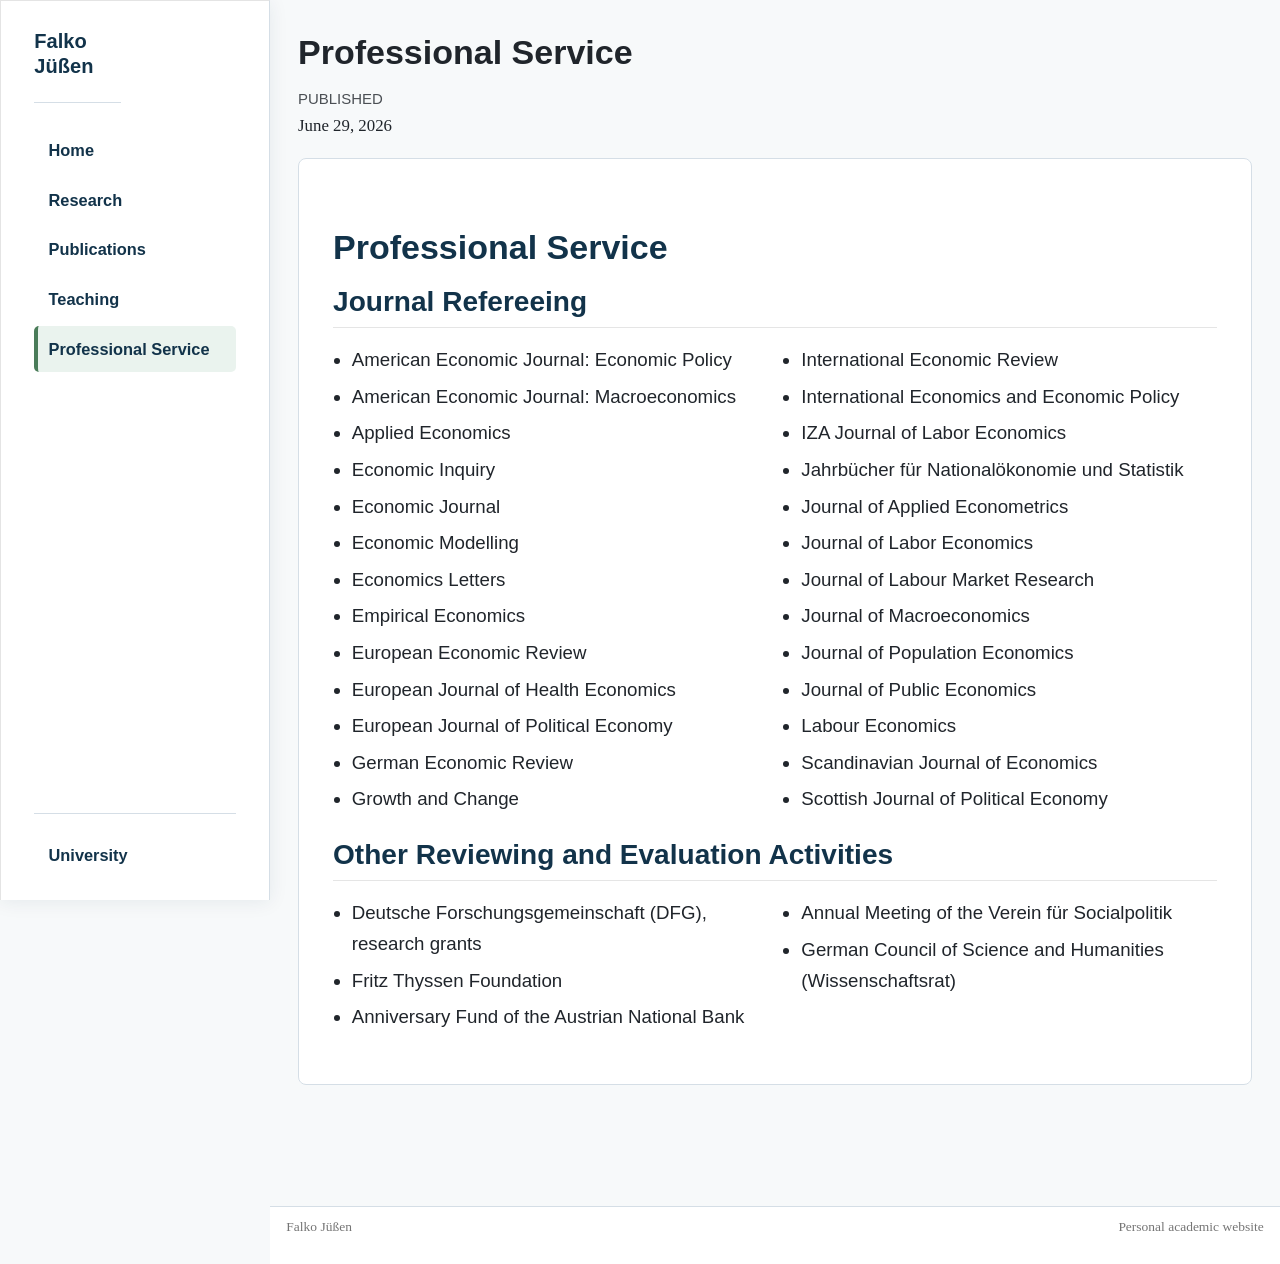
==== service.html @ b722765f "Publish website" ====
<!DOCTYPE html>
<html xmlns="http://www.w3.org/1999/xhtml" lang="en" xml:lang="en"><head>

<meta charset="utf-8">
<meta name="generator" content="quarto-1.9.38">

<meta name="viewport" content="width=device-width, initial-scale=1.0, user-scalable=yes">

<meta name="dcterms.date" content="2026-06-29">

<title>Professional Service – Falko Jüßen</title>
<style>
/* Default styles provided by pandoc.
** See https://pandoc.org/MANUAL.html#variables-for-html for config info.
*/
code{white-space: pre-wrap;}
span.smallcaps{font-variant: small-caps;}
div.columns{display: flex; gap: min(4vw, 1.5em);}
div.column{flex: auto; overflow-x: auto;}
div.hanging-indent{margin-left: 1.5em; text-indent: -1.5em;}
ul.task-list{list-style: none;}
ul.task-list li input[type="checkbox"] {
  width: 0.8em;
  margin: 0 0.8em 0.2em -1em; /* quarto-specific, see https://github.com/quarto-dev/quarto-cli/issues/4556 */ 
  vertical-align: middle;
}
</style>


<script src="site_libs/quarto-nav/quarto-nav.js"></script>
<script src="site_libs/quarto-nav/headroom.min.js"></script>
<script src="site_libs/clipboard/clipboard.min.js"></script>
<script src="site_libs/quarto-html/quarto.js" type="module"></script>
<script src="site_libs/quarto-html/tabsets/tabsets.js" type="module"></script>
<script src="site_libs/quarto-html/popper.min.js"></script>
<script src="site_libs/quarto-html/tippy.umd.min.js"></script>
<script src="site_libs/quarto-html/anchor.min.js"></script>
<link href="site_libs/quarto-html/tippy.css" rel="stylesheet">
<link href="site_libs/quarto-html/quarto-syntax-highlighting-15634bcf2e68342d4ad2dfa704d543f6.css" rel="stylesheet" id="quarto-text-highlighting-styles">
<script src="site_libs/bootstrap/bootstrap.min.js"></script>
<link href="site_libs/bootstrap/bootstrap-icons.css" rel="stylesheet">
<link href="site_libs/bootstrap/bootstrap-d70271683aa93feafeb583e606870e3f.min.css" rel="stylesheet" append-hash="true" id="quarto-bootstrap" data-mode="light">
<script id="quarto-search-options" type="application/json">{
  "language": {
    "search-no-results-text": "No results",
    "search-matching-documents-text": "matching documents",
    "search-copy-link-title": "Copy link to search",
    "search-hide-matches-text": "Hide additional matches",
    "search-more-match-text": "more match in this document",
    "search-more-matches-text": "more matches in this document",
    "search-clear-button-title": "Clear",
    "search-text-placeholder": "",
    "search-detached-cancel-button-title": "Cancel",
    "search-submit-button-title": "Submit",
    "search-label": "Search"
  }
}</script>
<script type="application/ld+json">
{
  "@context": "https://schema.org",
  "@type": "ProfilePage",
  "@id": "https://fjuessen.github.io/#profile",
  "url": "https://fjuessen.github.io/",
  "name": "Falko Jüßen",
  "about": {
    "@type": "Person",
    "@id": "https://fjuessen.github.io/#person",
    "name": "Falko Jüßen",
    "honorificPrefix": "Prof. Dr.",
    "jobTitle": "Professor of International Economics and Regional Economics",
    "url": "https://fjuessen.github.io/",
    "image": "https://fjuessen.github.io/images/Foto_FJ.JPG",
    "worksFor": {
      "@type": "CollegeOrUniversity",
      "name": "University of Wuppertal",
      "url": "https://www.uni-wuppertal.de/"
    },
    "affiliation": {
      "@type": "Organization",
      "name": "Schumpeter School of Business and Economics",
      "url": "https://www.wiwi.uni-wuppertal.de/"
    },
    "sameAs": [
      "https://juessen.wiwi.uni-wuppertal.de/de/",
      "https://scholar.google.com/citations?user=DzQGpAIAAAAJ",
      "https://ideas.repec.org/e/pju38.html"
    ],
    "knowsAbout": [
      "Family economics",
      "Labor economics",
      "Macroeconomics",
      "Empirical economics",
      "Quantitative economics"
    ]
  }
}
</script>


<link rel="stylesheet" href="styles.css">
</head>

<body class="nav-fixed quarto-light">

<div id="quarto-search-results"></div>
  <header id="quarto-header" class="headroom fixed-top">
    <nav class="navbar navbar-expand-lg " data-bs-theme="dark">
      <div class="navbar-container container-fluid">
      <div class="navbar-brand-container mx-auto">
    <a class="navbar-brand" href="./index.html">
    <span class="navbar-title">Falko Jüßen</span>
    </a>
  </div>
          <button class="navbar-toggler" type="button" data-bs-toggle="collapse" data-bs-target="#navbarCollapse" aria-controls="navbarCollapse" role="menu" aria-expanded="false" aria-label="Toggle navigation" onclick="if (window.quartoToggleHeadroom) { window.quartoToggleHeadroom(); }">
  <span class="navbar-toggler-icon"></span>
</button>
          <div class="collapse navbar-collapse" id="navbarCollapse">
            <ul class="navbar-nav navbar-nav-scroll me-auto">
  <li class="nav-item">
    <a class="nav-link" href="./index.html"> 
<span class="menu-text">Home</span></a>
  </li>  
  <li class="nav-item">
    <a class="nav-link" href="./research.html"> 
<span class="menu-text">Research</span></a>
  </li>  
  <li class="nav-item">
    <a class="nav-link" href="./publications.html"> 
<span class="menu-text">Publications</span></a>
  </li>  
  <li class="nav-item">
    <a class="nav-link" href="./teaching.html"> 
<span class="menu-text">Teaching</span></a>
  </li>  
  <li class="nav-item">
    <a class="nav-link active" href="./service.html" aria-current="page"> 
<span class="menu-text">Professional Service</span></a>
  </li>  
</ul>
            <ul class="navbar-nav navbar-nav-scroll ms-auto">
  <li class="nav-item">
    <a class="nav-link" href="https://juessen.wiwi.uni-wuppertal.de/de/"> 
<span class="menu-text">University</span></a>
  </li>  
</ul>
          </div> <!-- /navcollapse -->
            <div class="quarto-navbar-tools">
</div>
      </div> <!-- /container-fluid -->
    </nav>
</header>
<!-- content -->
<div id="quarto-content" class="quarto-container page-columns page-rows-contents page-layout-full page-navbar">
<!-- sidebar -->
<!-- margin-sidebar -->
    
<!-- main -->
<main class="content column-page" id="quarto-document-content">

<header id="title-block-header" class="quarto-title-block default">
<div class="quarto-title">
<h1 class="title">Professional Service</h1>
</div>



<div class="quarto-title-meta column-page">

    
    <div>
    <div class="quarto-title-meta-heading">Published</div>
    <div class="quarto-title-meta-contents">
      <p class="date">June 29, 2026</p>
    </div>
  </div>
  
    
  </div>
  


</header>


<section id="professional-service" class="level1 content-wrap">
<h1>Professional Service</h1>
<section id="journal-refereeing" class="level2">
<h2 class="anchored" data-anchor-id="journal-refereeing">Journal Refereeing</h2>
<div class="service-list">
<ul>
<li>American Economic Journal: Economic Policy</li>
<li>American Economic Journal: Macroeconomics</li>
<li>Applied Economics</li>
<li>Economic Inquiry</li>
<li>Economic Journal</li>
<li>Economic Modelling</li>
<li>Economics Letters</li>
<li>Empirical Economics</li>
<li>European Economic Review</li>
<li>European Journal of Health Economics</li>
<li>European Journal of Political Economy</li>
<li>German Economic Review</li>
<li>Growth and Change</li>
<li>International Economic Review</li>
<li>International Economics and Economic Policy</li>
<li>IZA Journal of Labor Economics</li>
<li>Jahrbücher für Nationalökonomie und Statistik</li>
<li>Journal of Applied Econometrics</li>
<li>Journal of Labor Economics</li>
<li>Journal of Labour Market Research</li>
<li>Journal of Macroeconomics</li>
<li>Journal of Population Economics</li>
<li>Journal of Public Economics</li>
<li>Labour Economics</li>
<li>Scandinavian Journal of Economics</li>
<li>Scottish Journal of Political Economy</li>
</ul>
</div>
</section>
<section id="other-reviewing-and-evaluation-activities" class="level2">
<h2 class="anchored" data-anchor-id="other-reviewing-and-evaluation-activities">Other Reviewing and Evaluation Activities</h2>
<div class="service-list">
<ul>
<li>Deutsche Forschungsgemeinschaft (DFG), research grants</li>
<li>Fritz Thyssen Foundation</li>
<li>Anniversary Fund of the Austrian National Bank</li>
<li>Annual Meeting of the Verein für Socialpolitik</li>
<li>German Council of Science and Humanities (Wissenschaftsrat)</li>
</ul>
</div>
</section>
</section>



</main> <!-- /main -->
<script id="quarto-html-after-body" type="application/javascript">
  window.document.addEventListener("DOMContentLoaded", function (event) {
    const icon = "";
    const anchorJS = new window.AnchorJS();
    anchorJS.options = {
      placement: 'right',
      icon: icon
    };
    anchorJS.add('.anchored');
    const isCodeAnnotation = (el) => {
      for (const clz of el.classList) {
        if (clz.startsWith('code-annotation-')) {                     
          return true;
        }
      }
      return false;
    }
    const onCopySuccess = function(e) {
      // button target
      const button = e.trigger;
      // don't keep focus
      button.blur();
      // flash "checked"
      button.classList.add('code-copy-button-checked');
      var currentTitle = button.getAttribute("title");
      button.setAttribute("title", "Copied!");
      let tooltip;
      if (window.bootstrap) {
        button.setAttribute("data-bs-toggle", "tooltip");
        button.setAttribute("data-bs-placement", "left");
        button.setAttribute("data-bs-title", "Copied!");
        tooltip = new bootstrap.Tooltip(button, 
          { trigger: "manual", 
            customClass: "code-copy-button-tooltip",
            offset: [0, -8]});
        tooltip.show();    
      }
      setTimeout(function() {
        if (tooltip) {
          tooltip.hide();
          button.removeAttribute("data-bs-title");
          button.removeAttribute("data-bs-toggle");
          button.removeAttribute("data-bs-placement");
        }
        button.setAttribute("title", currentTitle);
        button.classList.remove('code-copy-button-checked');
      }, 1000);
      // clear code selection
      e.clearSelection();
    }
    const getTextToCopy = function(trigger) {
      const outerScaffold = trigger.parentElement.cloneNode(true);
      const codeEl = outerScaffold.querySelector('code');
      for (const childEl of codeEl.children) {
        if (isCodeAnnotation(childEl)) {
          childEl.remove();
        }
      }
      return codeEl.innerText;
    }
    const clipboard = new window.ClipboardJS('.code-copy-button:not([data-in-quarto-modal])', {
      text: getTextToCopy
    });
    clipboard.on('success', onCopySuccess);
    if (window.document.getElementById('quarto-embedded-source-code-modal')) {
      const clipboardModal = new window.ClipboardJS('.code-copy-button[data-in-quarto-modal]', {
        text: getTextToCopy,
        container: window.document.getElementById('quarto-embedded-source-code-modal')
      });
      clipboardModal.on('success', onCopySuccess);
    }
      var localhostRegex = new RegExp(/^(?:http|https):\/\/localhost\:?[0-9]*\//);
      var mailtoRegex = new RegExp(/^mailto:/);
        var filterRegex = new RegExp("https:\/\/fjuessen\.github\.io");
      var isInternal = (href) => {
          return filterRegex.test(href) || localhostRegex.test(href) || mailtoRegex.test(href);
      }
      // Inspect non-navigation links and adorn them if external
     var links = window.document.querySelectorAll('a[href]:not(.nav-link):not(.navbar-brand):not(.toc-action):not(.sidebar-link):not(.sidebar-item-toggle):not(.pagination-link):not(.no-external):not([aria-hidden]):not(.dropdown-item):not(.quarto-navigation-tool):not(.about-link)');
      for (var i=0; i<links.length; i++) {
        const link = links[i];
        if (!isInternal(link.href)) {
          // undo the damage that might have been done by quarto-nav.js in the case of
          // links that we want to consider external
          if (link.dataset.originalHref !== undefined) {
            link.href = link.dataset.originalHref;
          }
        }
      }
    function tippyHover(el, contentFn, onTriggerFn, onUntriggerFn) {
      const config = {
        allowHTML: true,
        maxWidth: 500,
        delay: 100,
        arrow: false,
        appendTo: function(el) {
            return el.parentElement;
        },
        interactive: true,
        interactiveBorder: 10,
        theme: 'quarto',
        placement: 'bottom-start',
      };
      if (contentFn) {
        config.content = contentFn;
      }
      if (onTriggerFn) {
        config.onTrigger = onTriggerFn;
      }
      if (onUntriggerFn) {
        config.onUntrigger = onUntriggerFn;
      }
      window.tippy(el, config); 
    }
    const noterefs = window.document.querySelectorAll('a[role="doc-noteref"]');
    for (var i=0; i<noterefs.length; i++) {
      const ref = noterefs[i];
      tippyHover(ref, function() {
        // use id or data attribute instead here
        let href = ref.getAttribute('data-footnote-href') || ref.getAttribute('href');
        try { href = new URL(href).hash; } catch {}
        const id = href.replace(/^#\/?/, "");
        const note = window.document.getElementById(id);
        if (note) {
          return note.innerHTML;
        } else {
          return "";
        }
      });
    }
    const xrefs = window.document.querySelectorAll('a.quarto-xref');
    const processXRef = (id, note) => {
      // Strip column container classes
      const stripColumnClz = (el) => {
        el.classList.remove("page-full", "page-columns");
        if (el.children) {
          for (const child of el.children) {
            stripColumnClz(child);
          }
        }
      }
      stripColumnClz(note)
      if (id === null || id.startsWith('sec-')) {
        // Special case sections, only their first couple elements
        const container = document.createElement("div");
        if (note.children && note.children.length > 2) {
          container.appendChild(note.children[0].cloneNode(true));
          for (let i = 1; i < note.children.length; i++) {
            const child = note.children[i];
            if (child.tagName === "P" && child.innerText === "") {
              continue;
            } else {
              container.appendChild(child.cloneNode(true));
              break;
            }
          }
          if (window.Quarto?.typesetMath) {
            window.Quarto.typesetMath(container);
          }
          return container.innerHTML
        } else {
          if (window.Quarto?.typesetMath) {
            window.Quarto.typesetMath(note);
          }
          return note.innerHTML;
        }
      } else {
        // Remove any anchor links if they are present
        const anchorLink = note.querySelector('a.anchorjs-link');
        if (anchorLink) {
          anchorLink.remove();
        }
        if (window.Quarto?.typesetMath) {
          window.Quarto.typesetMath(note);
        }
        if (note.classList.contains("callout")) {
          return note.outerHTML;
        } else {
          return note.innerHTML;
        }
      }
    }
    for (var i=0; i<xrefs.length; i++) {
      const xref = xrefs[i];
      tippyHover(xref, undefined, function(instance) {
        instance.disable();
        let url = xref.getAttribute('href');
        let hash = undefined; 
        if (url.startsWith('#')) {
          hash = url;
        } else {
          try { hash = new URL(url).hash; } catch {}
        }
        if (hash) {
          const id = hash.replace(/^#\/?/, "");
          const note = window.document.getElementById(id);
          if (note !== null) {
            try {
              const html = processXRef(id, note.cloneNode(true));
              instance.setContent(html);
            } finally {
              instance.enable();
              instance.show();
            }
          } else {
            // See if we can fetch this
            fetch(url.split('#')[0])
            .then(res => res.text())
            .then(html => {
              const parser = new DOMParser();
              const htmlDoc = parser.parseFromString(html, "text/html");
              const note = htmlDoc.getElementById(id);
              if (note !== null) {
                const html = processXRef(id, note);
                instance.setContent(html);
              } 
            }).finally(() => {
              instance.enable();
              instance.show();
            });
          }
        } else {
          // See if we can fetch a full url (with no hash to target)
          // This is a special case and we should probably do some content thinning / targeting
          fetch(url)
          .then(res => res.text())
          .then(html => {
            const parser = new DOMParser();
            const htmlDoc = parser.parseFromString(html, "text/html");
            const note = htmlDoc.querySelector('main.content');
            if (note !== null) {
              // This should only happen for chapter cross references
              // (since there is no id in the URL)
              // remove the first header
              if (note.children.length > 0 && note.children[0].tagName === "HEADER") {
                note.children[0].remove();
              }
              const html = processXRef(null, note);
              instance.setContent(html);
            } 
          }).finally(() => {
            instance.enable();
            instance.show();
          });
        }
      }, function(instance) {
      });
    }
        let selectedAnnoteEl;
        const selectorForAnnotation = ( cell, annotation) => {
          let cellAttr = 'data-code-cell="' + cell + '"';
          let lineAttr = 'data-code-annotation="' +  annotation + '"';
          const selector = 'span[' + cellAttr + '][' + lineAttr + ']';
          return selector;
        }
        const selectCodeLines = (annoteEl) => {
          const doc = window.document;
          const targetCell = annoteEl.getAttribute("data-target-cell");
          const targetAnnotation = annoteEl.getAttribute("data-target-annotation");
          const annoteSpan = window.document.querySelector(selectorForAnnotation(targetCell, targetAnnotation));
          const lines = annoteSpan.getAttribute("data-code-lines").split(",");
          const lineIds = lines.map((line) => {
            return targetCell + "-" + line;
          })
          let top = null;
          let height = null;
          let parent = null;
          if (lineIds.length > 0) {
              //compute the position of the single el (top and bottom and make a div)
              const el = window.document.getElementById(lineIds[0]);
              top = el.offsetTop;
              height = el.offsetHeight;
              parent = el.parentElement.parentElement;
            if (lineIds.length > 1) {
              const lastEl = window.document.getElementById(lineIds[lineIds.length - 1]);
              const bottom = lastEl.offsetTop + lastEl.offsetHeight;
              height = bottom - top;
            }
            if (top !== null && height !== null && parent !== null) {
              // cook up a div (if necessary) and position it 
              let div = window.document.getElementById("code-annotation-line-highlight");
              if (div === null) {
                div = window.document.createElement("div");
                div.setAttribute("id", "code-annotation-line-highlight");
                div.style.position = 'absolute';
                parent.appendChild(div);
              }
              div.style.top = top - 2 + "px";
              div.style.height = height + 4 + "px";
              div.style.left = 0;
              let gutterDiv = window.document.getElementById("code-annotation-line-highlight-gutter");
              if (gutterDiv === null) {
                gutterDiv = window.document.createElement("div");
                gutterDiv.setAttribute("id", "code-annotation-line-highlight-gutter");
                gutterDiv.style.position = 'absolute';
                const codeCell = window.document.getElementById(targetCell);
                const gutter = codeCell.querySelector('.code-annotation-gutter');
                gutter.appendChild(gutterDiv);
              }
              gutterDiv.style.top = top - 2 + "px";
              gutterDiv.style.height = height + 4 + "px";
            }
            selectedAnnoteEl = annoteEl;
          }
        };
        const unselectCodeLines = () => {
          const elementsIds = ["code-annotation-line-highlight", "code-annotation-line-highlight-gutter"];
          elementsIds.forEach((elId) => {
            const div = window.document.getElementById(elId);
            if (div) {
              div.remove();
            }
          });
          selectedAnnoteEl = undefined;
        };
          // Handle positioning of the toggle
      window.addEventListener(
        "resize",
        throttle(() => {
          elRect = undefined;
          if (selectedAnnoteEl) {
            selectCodeLines(selectedAnnoteEl);
          }
        }, 10)
      );
      function throttle(fn, ms) {
      let throttle = false;
      let timer;
        return (...args) => {
          if(!throttle) { // first call gets through
              fn.apply(this, args);
              throttle = true;
          } else { // all the others get throttled
              if(timer) clearTimeout(timer); // cancel #2
              timer = setTimeout(() => {
                fn.apply(this, args);
                timer = throttle = false;
              }, ms);
          }
        };
      }
        // Attach click handler to the DT
        const annoteDls = window.document.querySelectorAll('dt[data-target-cell]');
        for (const annoteDlNode of annoteDls) {
          annoteDlNode.addEventListener('click', (event) => {
            const clickedEl = event.target;
            if (clickedEl !== selectedAnnoteEl) {
              unselectCodeLines();
              const activeEl = window.document.querySelector('dt[data-target-cell].code-annotation-active');
              if (activeEl) {
                activeEl.classList.remove('code-annotation-active');
              }
              selectCodeLines(clickedEl);
              clickedEl.classList.add('code-annotation-active');
            } else {
              // Unselect the line
              unselectCodeLines();
              clickedEl.classList.remove('code-annotation-active');
            }
          });
        }
    const findCites = (el) => {
      const parentEl = el.parentElement;
      if (parentEl) {
        const cites = parentEl.dataset.cites;
        if (cites) {
          return {
            el,
            cites: cites.split(' ')
          };
        } else {
          return findCites(el.parentElement)
        }
      } else {
        return undefined;
      }
    };
    var bibliorefs = window.document.querySelectorAll('a[role="doc-biblioref"]');
    for (var i=0; i<bibliorefs.length; i++) {
      const ref = bibliorefs[i];
      const citeInfo = findCites(ref);
      if (citeInfo) {
        tippyHover(citeInfo.el, function() {
          var popup = window.document.createElement('div');
          citeInfo.cites.forEach(function(cite) {
            var citeDiv = window.document.createElement('div');
            citeDiv.classList.add('hanging-indent');
            citeDiv.classList.add('csl-entry');
            var biblioDiv = window.document.getElementById('ref-' + cite);
            if (biblioDiv) {
              citeDiv.innerHTML = biblioDiv.innerHTML;
            }
            popup.appendChild(citeDiv);
          });
          return popup.innerHTML;
        });
      }
    }
  });
  </script>
</div> <!-- /content -->
<footer class="footer">
  <div class="nav-footer">
    <div class="nav-footer-left">
<p>Falko Jüßen</p>
</div>   
    <div class="nav-footer-center">
      &nbsp;
    </div>
    <div class="nav-footer-right">
<p>Personal academic website</p>
</div>
  </div>
</footer>




</body></html>
---- site_libs/quarto-html/tippy.css ----
.tippy-box[data-animation=fade][data-state=hidden]{opacity:0}[data-tippy-root]{max-width:calc(100vw - 10px)}.tippy-box{position:relative;background-color:#333;color:#fff;border-radius:4px;font-size:14px;line-height:1.4;white-space:normal;outline:0;transition-property:transform,visibility,opacity}.tippy-box[data-placement^=top]>.tippy-arrow{bottom:0}.tippy-box[data-placement^=top]>.tippy-arrow:before{bottom:-7px;left:0;border-width:8px 8px 0;border-top-color:initial;transform-origin:center top}.tippy-box[data-placement^=bottom]>.tippy-arrow{top:0}.tippy-box[data-placement^=bottom]>.tippy-arrow:before{top:-7px;left:0;border-width:0 8px 8px;border-bottom-color:initial;transform-origin:center bottom}.tippy-box[data-placement^=left]>.tippy-arrow{right:0}.tippy-box[data-placement^=left]>.tippy-arrow:before{border-width:8px 0 8px 8px;border-left-color:initial;right:-7px;transform-origin:center left}.tippy-box[data-placement^=right]>.tippy-arrow{left:0}.tippy-box[data-placement^=right]>.tippy-arrow:before{left:-7px;border-width:8px 8px 8px 0;border-right-color:initial;transform-origin:center right}.tippy-box[data-inertia][data-state=visible]{transition-timing-function:cubic-bezier(.54,1.5,.38,1.11)}.tippy-arrow{width:16px;height:16px;color:#333}.tippy-arrow:before{content:"";position:absolute;border-color:transparent;border-style:solid}.tippy-content{position:relative;padding:5px 9px;z-index:1}
---- site_libs/quarto-html/quarto-syntax-highlighting-15634bcf2e68342d4ad2dfa704d543f6.css ----
/* quarto syntax highlight colors */
:root {
  --quarto-hl-ot-color: #003B4F;
  --quarto-hl-at-color: #657422;
  --quarto-hl-ss-color: #20794D;
  --quarto-hl-an-color: #5E5E5E;
  --quarto-hl-fu-color: #4758AB;
  --quarto-hl-st-color: #20794D;
  --quarto-hl-cf-color: #003B4F;
  --quarto-hl-op-color: #5E5E5E;
  --quarto-hl-er-color: #AD0000;
  --quarto-hl-bn-color: #AD0000;
  --quarto-hl-al-color: #AD0000;
  --quarto-hl-va-color: #111111;
  --quarto-hl-bu-color: inherit;
  --quarto-hl-ex-color: inherit;
  --quarto-hl-pp-color: #AD0000;
  --quarto-hl-in-color: #5E5E5E;
  --quarto-hl-vs-color: #20794D;
  --quarto-hl-wa-color: #5E5E5E;
  --quarto-hl-do-color: #5E5E5E;
  --quarto-hl-im-color: #00769E;
  --quarto-hl-ch-color: #20794D;
  --quarto-hl-dt-color: #AD0000;
  --quarto-hl-fl-color: #AD0000;
  --quarto-hl-co-color: #5E5E5E;
  --quarto-hl-cv-color: #5E5E5E;
  --quarto-hl-cn-color: #8f5902;
  --quarto-hl-sc-color: #5E5E5E;
  --quarto-hl-dv-color: #AD0000;
  --quarto-hl-kw-color: #003B4F;
}

/* other quarto variables */
:root {
  --quarto-font-monospace: SFMono-Regular, Menlo, Monaco, Consolas, "Liberation Mono", "Courier New", monospace;
}

/* syntax highlight based on Pandoc's rules */
pre > code.sourceCode > span {
  color: #003B4F;
}

code.sourceCode > span {
  color: #003B4F;
}

div.sourceCode,
div.sourceCode pre.sourceCode {
  color: #003B4F;
}

/* Normal */
code span {
  color: #003B4F;
}

/* Alert */
code span.al {
  color: #AD0000;
  font-style: inherit;
}

/* Annotation */
code span.an {
  color: #5E5E5E;
  font-style: inherit;
}

/* Attribute */
code span.at {
  color: #657422;
  font-style: inherit;
}

/* BaseN */
code span.bn {
  color: #AD0000;
  font-style: inherit;
}

/* BuiltIn */
code span.bu {
  font-style: inherit;
}

/* ControlFlow */
code span.cf {
  color: #003B4F;
  font-weight: bold;
  font-style: inherit;
}

/* Char */
code span.ch {
  color: #20794D;
  font-style: inherit;
}

/* Constant */
code span.cn {
  color: #8f5902;
  font-style: inherit;
}

/* Comment */
code span.co {
  color: #5E5E5E;
  font-style: inherit;
}

/* CommentVar */
code span.cv {
  color: #5E5E5E;
  font-style: italic;
}

/* Documentation */
code span.do {
  color: #5E5E5E;
  font-style: italic;
}

/* DataType */
code span.dt {
  color: #AD0000;
  font-style: inherit;
}

/* DecVal */
code span.dv {
  color: #AD0000;
  font-style: inherit;
}

/* Error */
code span.er {
  color: #AD0000;
  font-style: inherit;
}

/* Extension */
code span.ex {
  font-style: inherit;
}

/* Float */
code span.fl {
  color: #AD0000;
  font-style: inherit;
}

/* Function */
code span.fu {
  color: #4758AB;
  font-style: inherit;
}

/* Import */
code span.im {
  color: #00769E;
  font-style: inherit;
}

/* Information */
code span.in {
  color: #5E5E5E;
  font-style: inherit;
}

/* Keyword */
code span.kw {
  color: #003B4F;
  font-weight: bold;
  font-style: inherit;
}

/* Operator */
code span.op {
  color: #5E5E5E;
  font-style: inherit;
}

/* Other */
code span.ot {
  color: #003B4F;
  font-style: inherit;
}

/* Preprocessor */
code span.pp {
  color: #AD0000;
  font-style: inherit;
}

/* SpecialChar */
code span.sc {
  color: #5E5E5E;
  font-style: inherit;
}

/* SpecialString */
code span.ss {
  color: #20794D;
  font-style: inherit;
}

/* String */
code span.st {
  color: #20794D;
  font-style: inherit;
}

/* Variable */
code span.va {
  color: #111111;
  font-style: inherit;
}

/* VerbatimString */
code span.vs {
  color: #20794D;
  font-style: inherit;
}

/* Warning */
code span.wa {
  color: #5E5E5E;
  font-style: italic;
}

.prevent-inlining {
  content: "</";
}

/*# sourceMappingURL=f23921c56f73e400b49028c9186a1aa0.css.map */
---- styles.css ----
:root {
  --site-blue: #184e77;
  --site-blue-dark: #12334a;
  --site-green: #4a7c59;
  --site-ink: #20252b;
  --site-muted: #61707d;
  --site-line: #d5dee6;
  --site-bg: #f7f9fa;
  --site-panel: #ffffff;
  --sidebar-width: 270px;
}

body {
  color: var(--site-ink);
  background: var(--site-bg);
  line-height: 1.64;
}

.navbar {
  border-bottom: 1px solid var(--site-line);
  background: rgba(255, 255, 255, .98);
}

.navbar-title {
  font-weight: 800;
}

.hero {
  display: grid;
  grid-template-columns: 220px minmax(0, 1fr);
  gap: 2.25rem;
  align-items: center;
  max-width: 960px;
  margin: 2.25rem auto 1.5rem;
  padding: 2rem;
  background: var(--site-panel);
  border: 1px solid var(--site-line);
  border-left: 6px solid var(--site-green);
  border-radius: 8px;
}

.hero-photo img {
  width: 198px;
  height: 246px;
  object-fit: cover;
  border-radius: 7px;
  border: 1px solid #cfdbe3;
}

.hero h1 {
  margin: 0 0 .75rem;
  font-size: 2.7rem;
  line-height: 1.05;
  color: var(--site-blue-dark);
}

.hero p {
  margin-bottom: .35rem;
  color: var(--site-muted);
  font-size: 1.08rem;
}

.content-wrap {
  max-width: 960px;
  margin: 0 auto 2.5rem;
  padding: 2rem;
  background: var(--site-panel);
  border: 1px solid var(--site-line);
  border-radius: 8px;
}

.content-wrap h1,
.content-wrap h2 {
  color: var(--site-blue-dark);
}

.content-wrap h2 {
  margin-top: 2rem;
  padding-top: 1rem;
  border-top: 1px solid var(--site-line);
}

.content-wrap h2:first-child {
  margin-top: 0;
  padding-top: 0;
  border-top: 0;
}

.link-row {
  display: flex;
  flex-wrap: wrap;
  gap: .65rem;
  margin-top: 1.2rem;
}

.btn {
  border-radius: 5px;
  font-weight: 700;
}

.btn-primary {
  background: var(--site-green);
  border-color: var(--site-green);
}

.btn-primary:hover {
  background: #355d42;
  border-color: #355d42;
}

.btn-secondary {
  background: #eef5f7;
  border-color: #d3e1e6;
  color: var(--site-blue-dark);
}

.tag-list ul,
.quick-links ul {
  list-style: none;
  padding-left: 0;
}

.tag-list li {
  display: inline-block;
  margin: .25rem .35rem .25rem 0;
  padding: .36rem .74rem;
  background: #eaf3ee;
  color: #254836;
  border: 1px solid #c8dbcf;
  border-radius: 999px;
  font-size: .9rem;
  font-weight: 700;
}

.publication,
.item-list,
.timeline-item {
  padding: 1rem 0;
  border-bottom: 1px solid var(--site-line);
}

.item-list {
  padding: 1.1rem 1.25rem;
  margin-top: .75rem;
  background: #f8fbfa;
  border: 1px solid var(--site-line);
  border-left: 5px solid var(--site-green);
  border-radius: 6px;
}

.publication:last-child,
.item-list:last-child,
.timeline-item:last-child {
  border-bottom: 0;
}

.paper-featured {
  margin: 1rem 0 1.35rem;
  padding: 1.15rem 1.25rem;
  background: #f8fbfa;
  border: 1px solid var(--site-line);
  border-left: 5px solid var(--site-green);
  border-radius: 6px;
}

.paper-featured p {
  margin-bottom: .55rem;
}

.paper-label {
  display: inline-block;
  margin-bottom: .65rem;
  padding: .22rem .58rem;
  background: #eaf3ee;
  color: #254836;
  border: 1px solid #c8dbcf;
  border-radius: 999px;
  font-size: .78rem;
  font-weight: 800;
  letter-spacing: 0;
  text-transform: uppercase;
}

.paper-label p {
  margin: 0;
}

.paper-note {
  color: var(--site-muted);
}

.paper-links {
  margin-top: .9rem;
}

.course-grid {
  display: grid;
  grid-template-columns: repeat(auto-fit, minmax(220px, 1fr));
  gap: .9rem;
}

.course-card {
  padding: 1rem;
  background: #f8fbfa;
  border: 1px solid var(--site-line);
  border-radius: 6px;
}

.service-list ul {
  columns: 2;
  column-gap: 2rem;
  padding-left: 1.1rem;
}

.service-list li {
  break-inside: avoid;
  margin-bottom: .35rem;
}

.teaching-block {
  padding: .4rem 0 .8rem;
}

.teaching-block h3 {
  margin-top: .8rem;
  color: var(--site-blue);
}

footer.footer {
  border-top: 1px solid var(--site-line);
}

@media (min-width: 992px) {
  body {
    padding-left: var(--sidebar-width);
  }

  .navbar {
    position: fixed;
    top: 0;
    left: 0;
    bottom: 0;
    z-index: 1030;
    width: var(--sidebar-width);
    height: 100vh;
    padding: 0;
    overflow-y: auto;
    background: #ffffff !important;
    border-right: 1px solid var(--site-line);
    border-bottom: 0;
    box-shadow: 0 2px 18px rgba(18, 51, 74, .08);
  }

  .navbar .navbar-container {
    display: flex;
    flex-direction: column;
    align-items: stretch;
    min-height: 100vh;
    padding: 1.35rem 1rem;
  }

  .navbar-brand-container {
    margin: 0 0 1.4rem !important;
    padding-bottom: 1rem;
    border-bottom: 1px solid var(--site-line);
  }

  .navbar-brand {
    margin: 0;
    white-space: normal;
  }

  .navbar-title {
    display: block;
    color: var(--site-blue-dark);
    font-size: 1.18rem;
    line-height: 1.25;
  }

  .navbar-toggler {
    display: none;
  }

  .navbar-expand-lg .navbar-collapse {
    display: flex !important;
    flex-basis: auto;
    flex-direction: column;
    align-items: stretch;
    flex-grow: 1;
  }

  .navbar-nav {
    flex-direction: column !important;
    width: 100%;
    gap: .2rem;
  }

  .navbar-nav-scroll {
    max-height: none;
    overflow: visible;
  }

  .navbar .me-auto {
    margin-right: 0 !important;
  }

  .navbar .ms-auto {
    margin-top: auto !important;
    margin-left: 0 !important;
    padding-top: 1rem;
    border-top: 1px solid var(--site-line);
  }

  .navbar .nav-link {
    padding: .54rem .72rem;
    color: var(--site-blue-dark) !important;
    border-left: 4px solid transparent;
    border-radius: 5px;
    font-weight: 700;
  }

  .navbar .nav-link:hover {
    background: #eef5f7;
    border-left-color: #c8dbcf;
  }

  .navbar .nav-link.active {
    background: #eaf3ee;
    border-left-color: var(--site-green);
    color: var(--site-blue-dark) !important;
  }

  #quarto-content {
    min-height: calc(100vh - 60px);
  }
}

@media (max-width: 991px) {
  .navbar {
    border-bottom: 1px solid var(--site-line);
  }
}

@media (max-width: 700px) {
  .hero {
    grid-template-columns: 1fr;
    text-align: center;
    padding: 1.5rem;
  }

  .hero-photo img {
    width: 165px;
    height: 205px;
  }

  .hero h1 {
    font-size: 2.1rem;
  }

  .link-row {
    justify-content: center;
  }

  .content-wrap {
    padding: 1.35rem;
  }

  .service-list ul {
    columns: 1;
  }
}
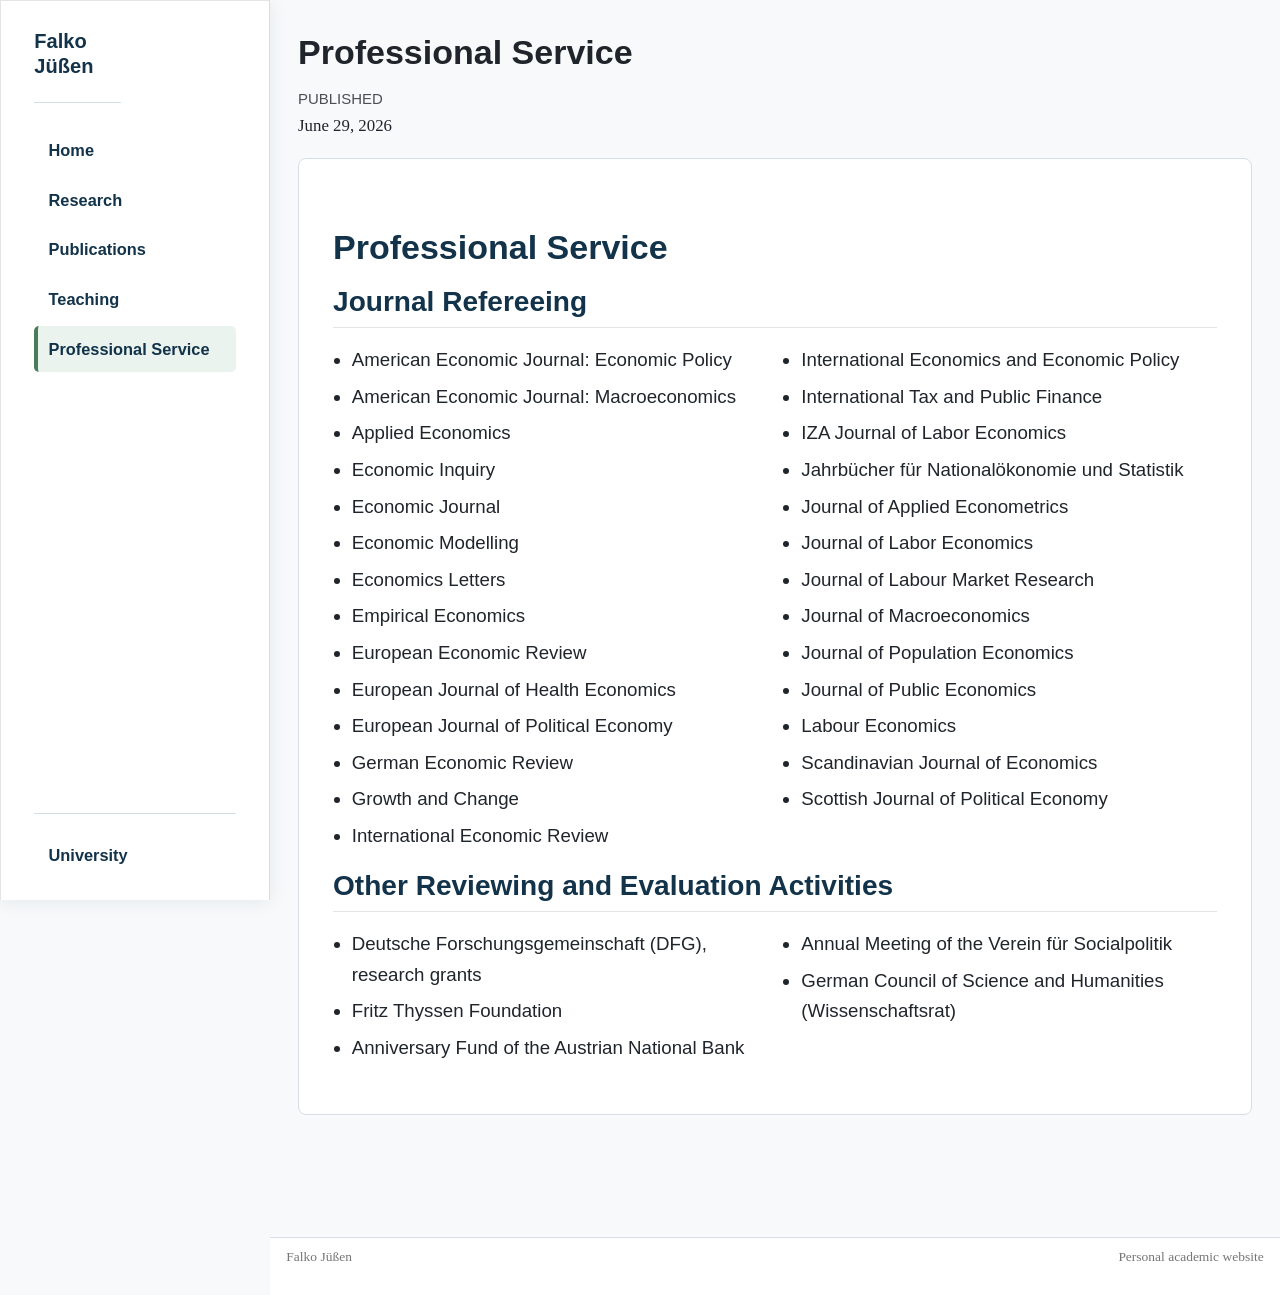
==== commit 2c7c3bfc: "Update professional service" ====
--- a/service.html
+++ b/service.html
@@ -203,6 +203,7 @@
 <li>Growth and Change</li>
 <li>International Economic Review</li>
 <li>International Economics and Economic Policy</li>
+<li>International Tax and Public Finance</li>
 <li>IZA Journal of Labor Economics</li>
 <li>Jahrbücher für Nationalökonomie und Statistik</li>
 <li>Journal of Applied Econometrics</li>
@@ -652,4 +653,4 @@
 
 
 
-</body></html>+</body></html>
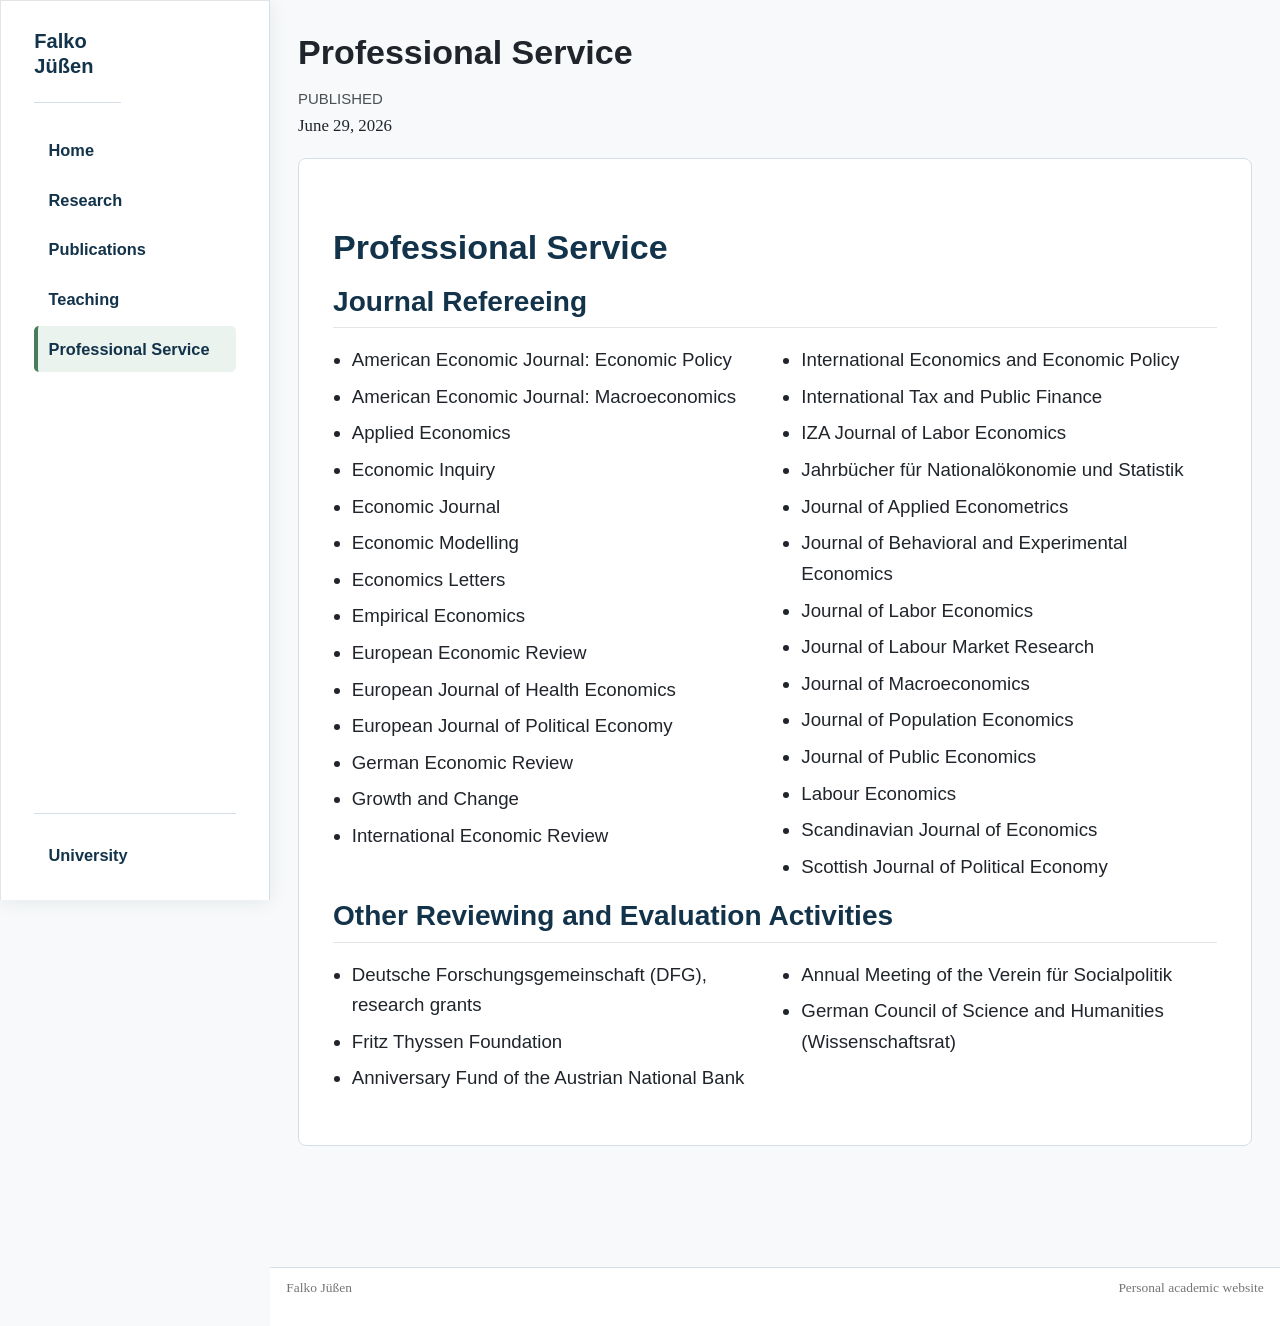
==== commit 9c0d2461: "Update professional service" ====
--- a/service.html
+++ b/service.html
@@ -207,6 +207,7 @@
 <li>IZA Journal of Labor Economics</li>
 <li>Jahrbücher für Nationalökonomie und Statistik</li>
 <li>Journal of Applied Econometrics</li>
+<li>Journal of Behavioral and Experimental Economics</li>
 <li>Journal of Labor Economics</li>
 <li>Journal of Labour Market Research</li>
 <li>Journal of Macroeconomics</li>
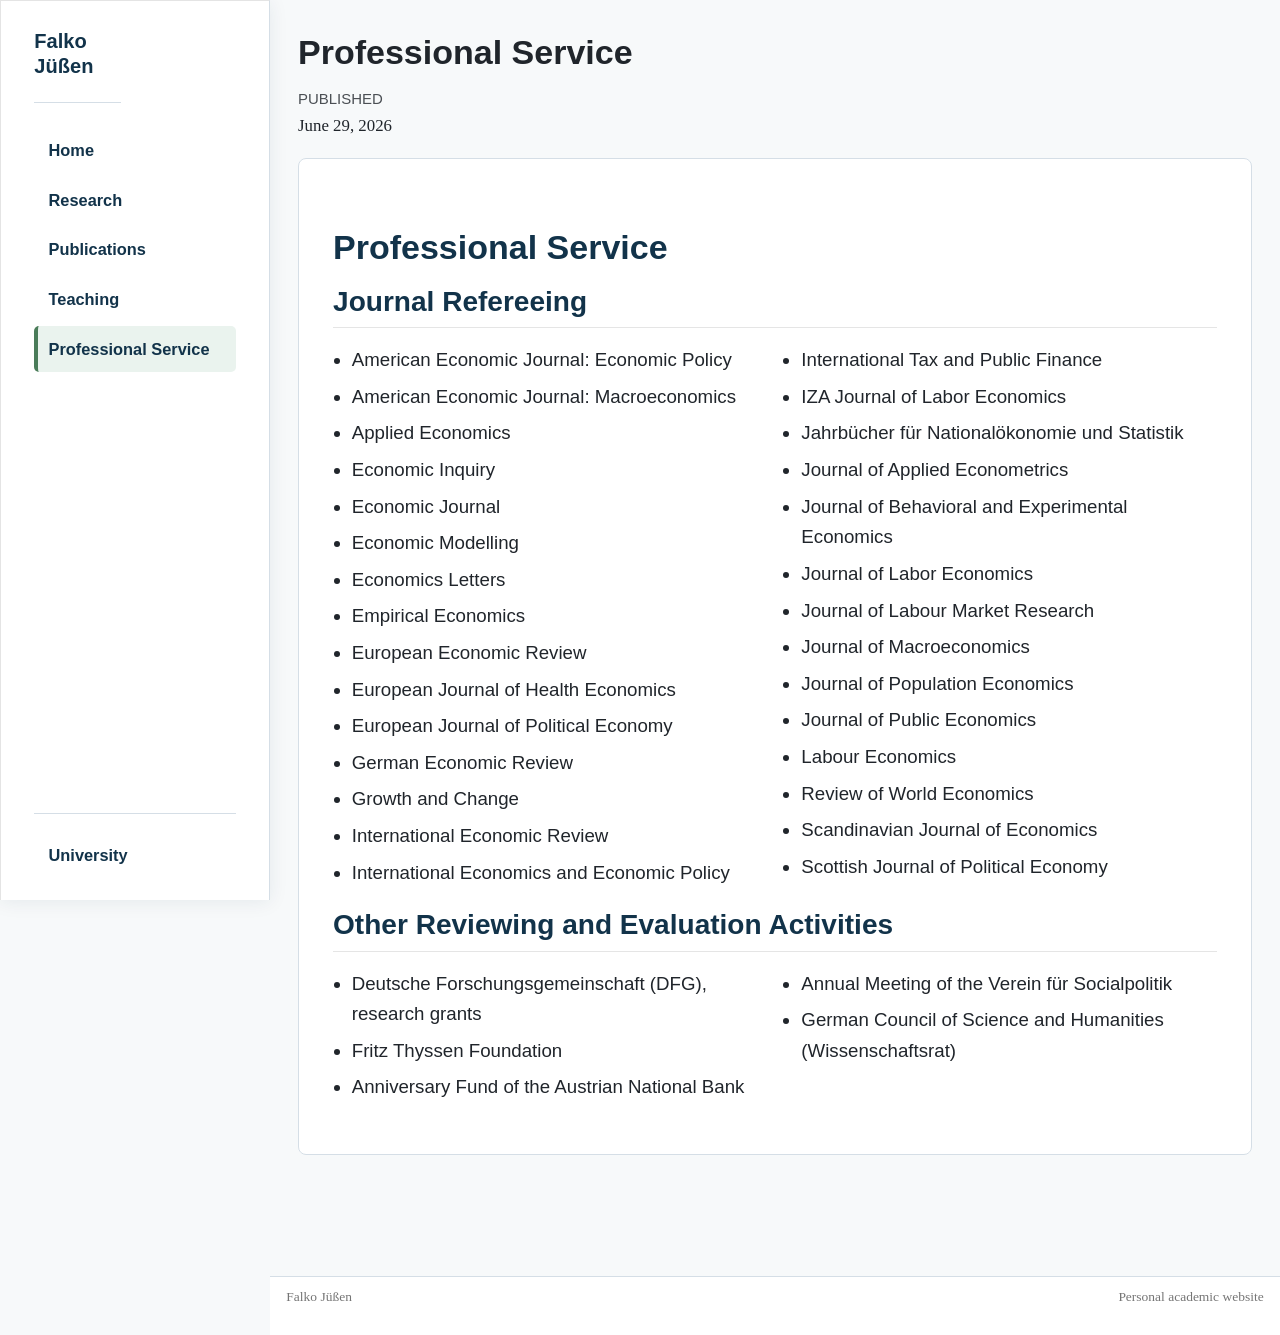
==== commit 58eb9ee3: "Update professional service" ====
--- a/service.html
+++ b/service.html
@@ -214,6 +214,7 @@
 <li>Journal of Population Economics</li>
 <li>Journal of Public Economics</li>
 <li>Labour Economics</li>
+<li>Review of World Economics</li>
 <li>Scandinavian Journal of Economics</li>
 <li>Scottish Journal of Political Economy</li>
 </ul>
